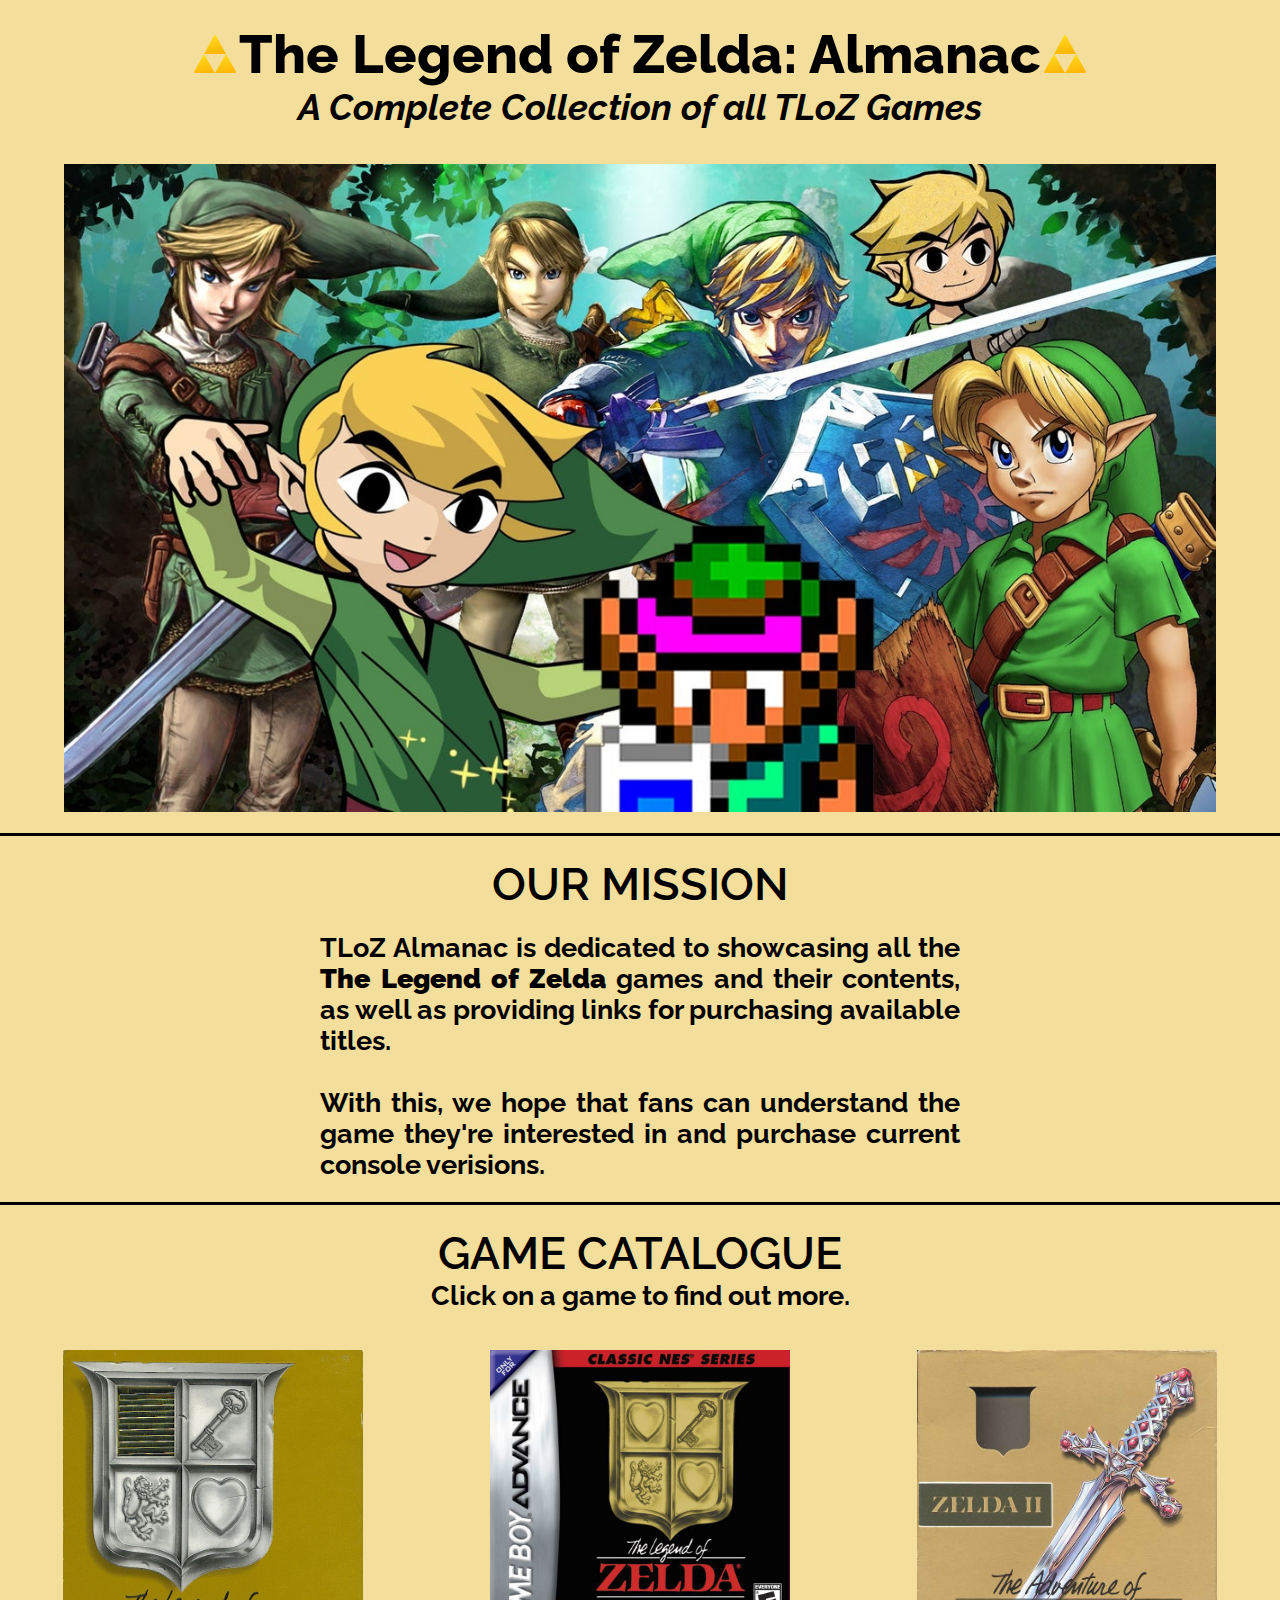
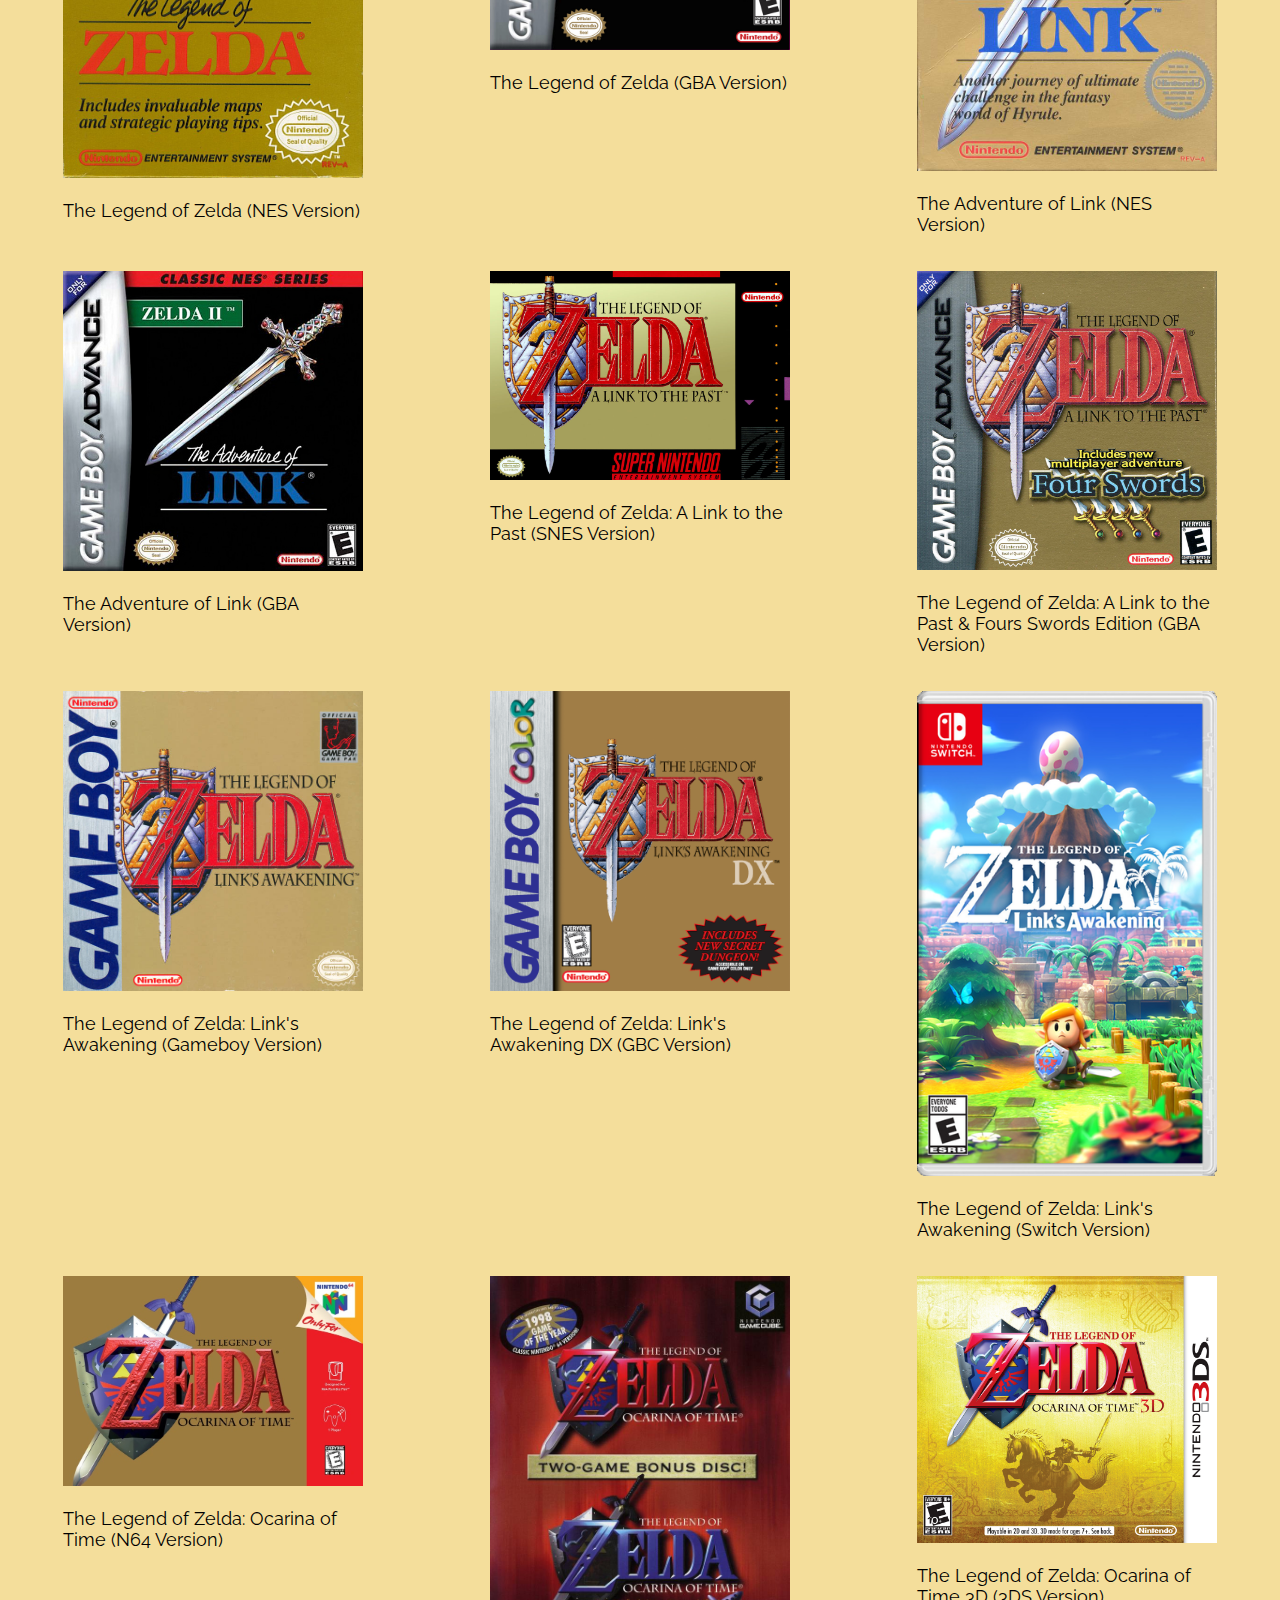
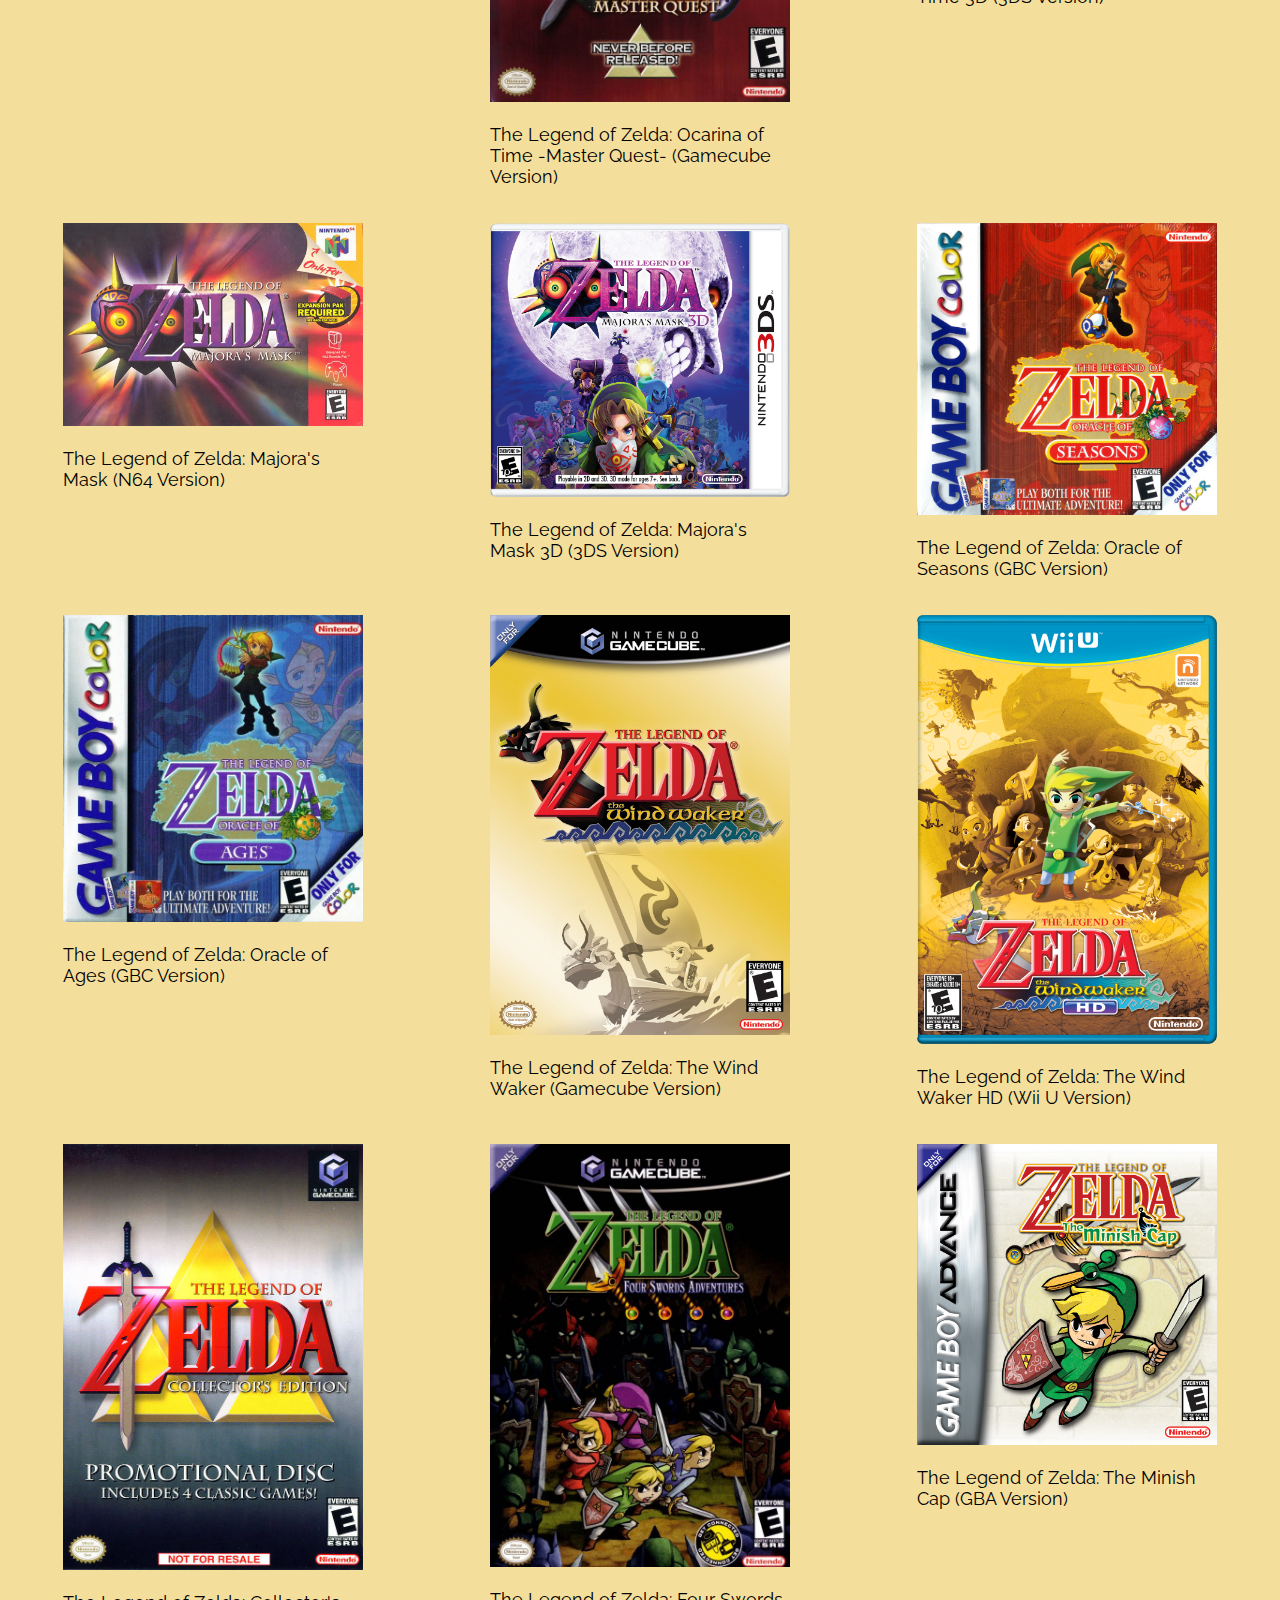
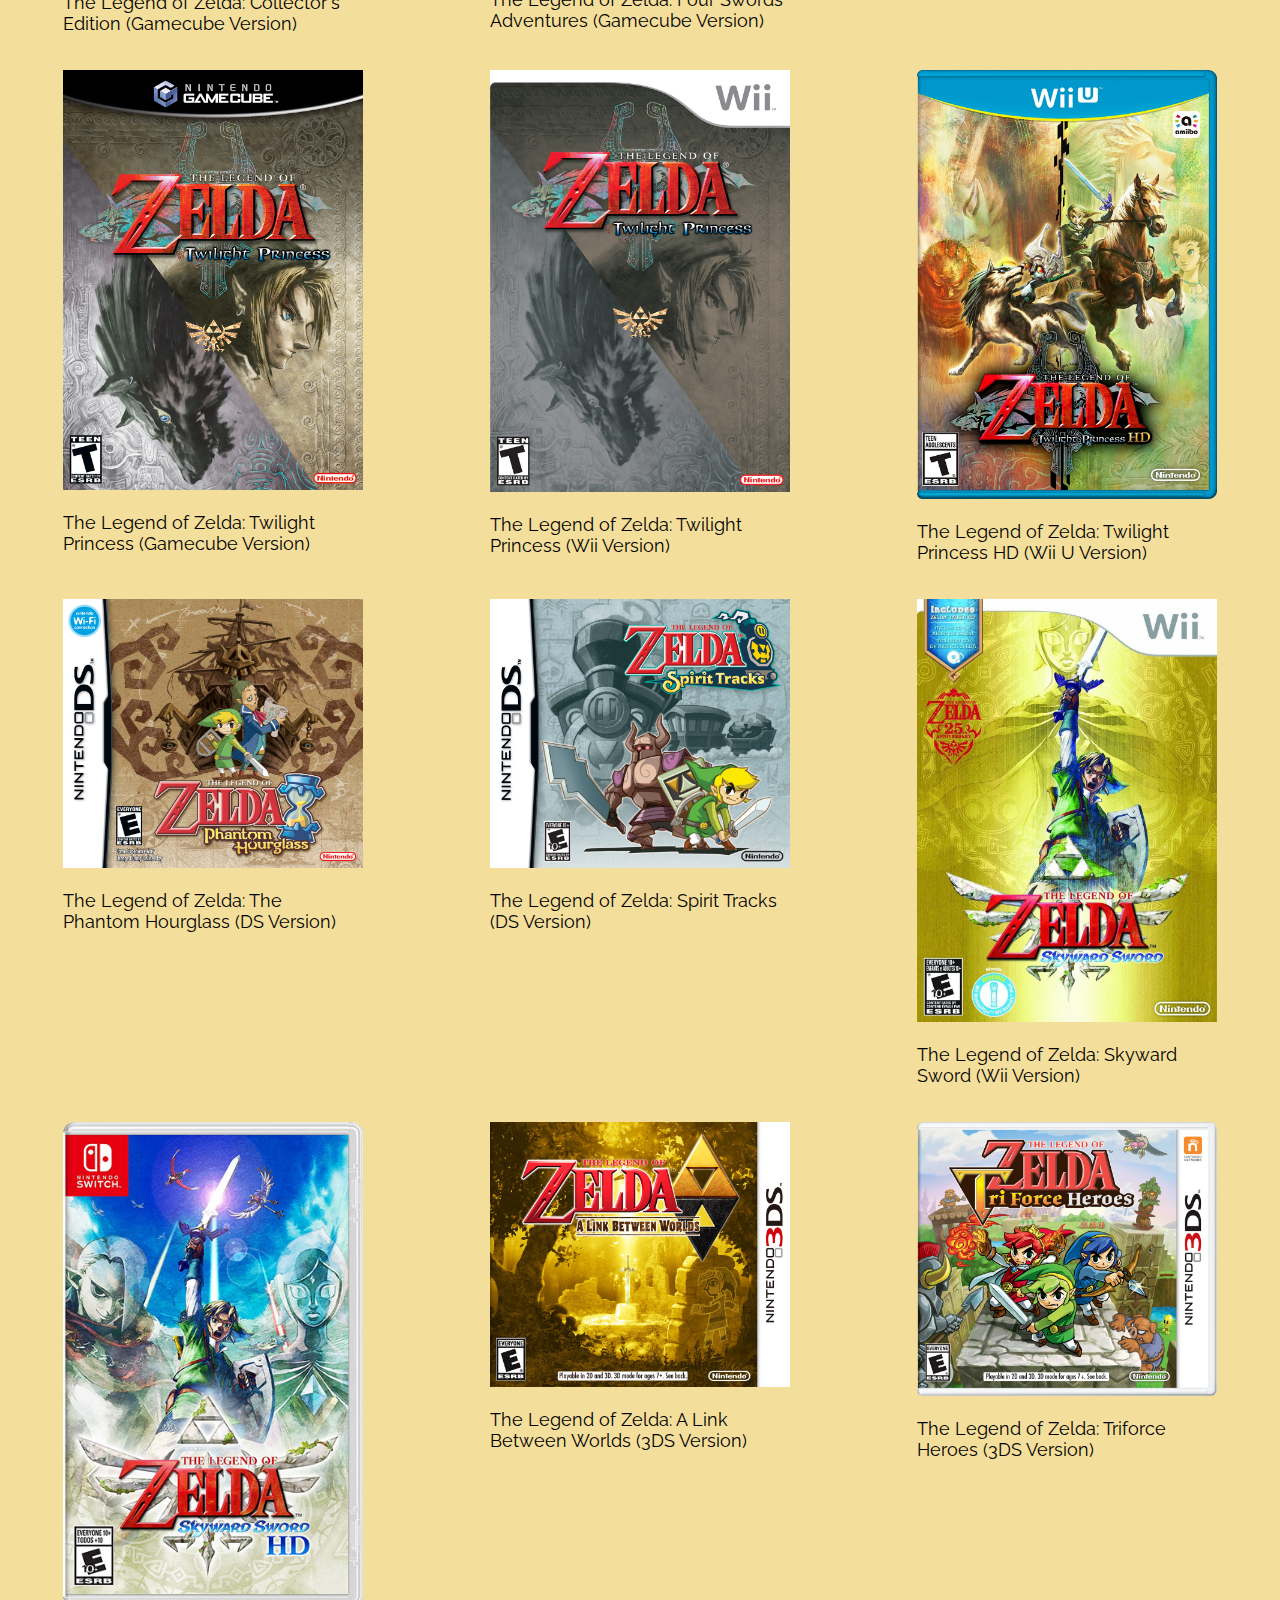
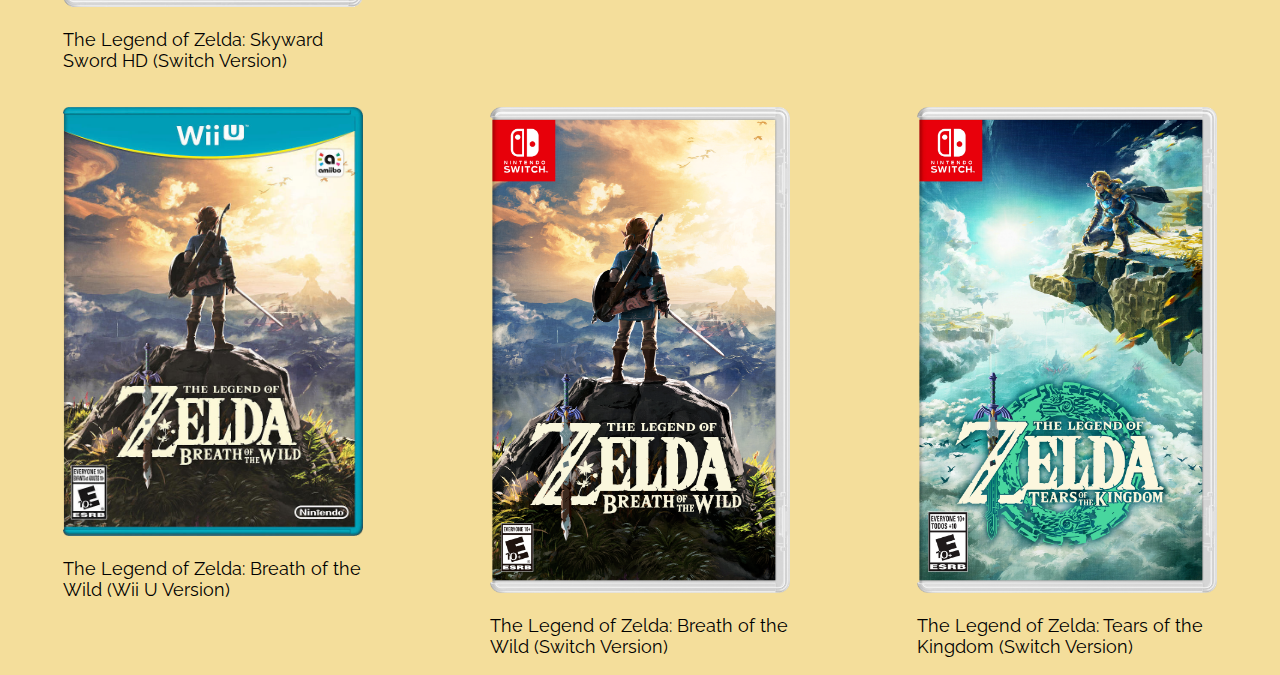
==== landing-page.html @ 429d7afd "Added all pages with base template" ====
<!DOCTYPE html>

<html>
  <head>
    <link rel="shortcut icon" href="triForceIcon.png" type="image/x-icon">
    <link rel="stylesheet" href="./styles.css">

    <!-- Fonts -->
    <link rel="preconnect" href="https://fonts.googleapis.com">
    <link rel="preconnect" href="https://fonts.gstatic.com" crossorigin>
    <link href="https://fonts.googleapis.com/css2?family=Raleway:ital,wght@0,100..900;1,100..900&display=swap" rel="stylesheet">

    <!-- Page Title -->
    <title>TLoZ Almanac</title>
  </head>

  <body>
    <!-- Header -->
    <div class="header section">

      <!-- Title -->
      <div id="title">
        <img src="./triForceIcon.png">
        <h1>The Legend of Zelda: Almanac</h1>
        <img src="./triForceIcon.png">
      </div>

      <!-- Subtitle -->
      <h3>A Complete Collection of all TLoZ Games</h3>

      <!-- Main Image -->
      <img id="banner" src="./add-images/header-image.jpg">
    </div>

    <!-- Mission -->
    <div class="mission section">

      <!-- Section Title -->
      <h2>OUR MISSION</h2>

      <!-- Section Content -->
      <h4>TLoZ Almanac is dedicated to showcasing all the <strong>The Legend of Zelda</strong> games and their contents, as well as providing links for purchasing available titles. <br><br>
      With this, we hope that fans can understand the game they're interested in and purchase current console verisions.</h4>
    </div>

    <!-- Game Catalog -->
    <div class="section">

      <!-- Section Title -->
      <h2>GAME CATALOGUE</h2>

      <!-- Section Subtitle -->
      <h4>Click on a game to find out more.</h4>
    </div>

    <!-- Game List -->
    <div class="imgCatalog">

      <!-- The Legend of Zelda -->
      <figure>
        <a href="./game-sites/TLoZ.html">
          <img src="./resources/TLoZ_NES.png" alt="TLoZ (NES)">
          <figcaption>The Legend of Zelda (NES Version)</figcaption>
        </a>
      </figure>

      <figure>
        <a href="./game-sites/TLoZ.html">
          <img src="./resources/TLoZ_GBA.png" alt="TLoZ (GBA)">
          <figcaption>The Legend of Zelda (GBA Version)</figcaption>
        </a>
      </figure>

      <!-- The Adventure of Link -->
      <figure>
        <a href="./game-sites/TLoZ-TAoL.html">
          <img src="./resources/TAoL_NES.png" alt="TAoL (NES)">
          <figcaption>The Adventure of Link (NES Version)</figcaption>
        </a>
      </figure>

      <figure>
        <a href="./game-sites/TLoZ-TAoL.html">
          <img src="./resources/TAoL_GBA.png" alt="TAoL (GBA)">
          <figcaption>The Adventure of Link (GBA Version)</figcaption>
        </a>
      </figure>

      <!-- The Legend of Zelda: A Link to the Past -->
      <figure>
        <a href="./game-sites/TLoZ-ALttP.html">
          <img src="./resources/TLoZ_ALttP_SNES.jpg" alt="TLoZ: ALttP (SNES)">
          <figcaption>The Legend of Zelda: A Link to the Past (SNES Version)</figcaption>
        </a>
      </figure>

      <figure>
        <a href="./game-sites/TLoZ-ALttP.html">
          <img src="./resources/TLoZ_ALttP_FS_GBA.png" alt="TLoZ: ALttP & FS (GBA)">
          <figcaption>The Legend of Zelda: A Link to the Past & Fours Swords Edition (GBA Version)</figcaption>
        </a>
      </figure>

      <!-- The Legend of Zelda: Link's Awakening -->
      <figure>
        <a href="./game-sites/TLoZ-LA.html">
          <img src="./resources/TLoZ_LA_GBA.jpg" alt="TLoZ: LA (GBA)">
          <figcaption>The Legend of Zelda: Link's Awakening (Gameboy Version)</figcaption>
        </a>
      </figure>

      <figure>
        <a href="./game-sites/TLoZ-LA.html">
          <img src="./resources/TLoZ_LADX_GBC.png" alt="TLoZ: LA DX (GBC)">
          <figcaption>The Legend of Zelda: Link's Awakening DX (GBC Version)</figcaption>
        </a>
      </figure>

      <figure>
        <a href="./game-sites/TLoZ-LA.html">
          <img src="./resources/TLoZ_LA_Switch.png" alt="TLoZ: LA (Switch)">
          <figcaption>The Legend of Zelda: Link's Awakening (Switch Version)</figcaption>
        </a>
      </figure>

      <!-- The Legend of Zelda: Ocarina of Time -->
      <figure>
        <a href="./game-sites/TLoZ-OoT.html">
          <img src="./resources/TLoZ_OoT_N64.jpg" alt="TLoZ: OoT (N64)">
          <figcaption>The Legend of Zelda: Ocarina of Time (N64 Version)</figcaption>
        </a>
      </figure>

      <figure>
        <a href="./game-sites/TLoZ-OoT.html">
          <img src="./resources/TLoZ_OoTMQ_GC.jpg" alt="TLoZ: OoT -MQ- (GC)">
          <figcaption>The Legend of Zelda: Ocarina of Time -Master Quest- (Gamecube Version)</figcaption>
        </a>
      </figure>

      <figure>
        <a href="./game-sites/TLoZ-OoT.html">
          <img src="./resources/TLoZ_OoT_3DS.png" alt="TLoZ: OoT (3DS)">
          <figcaption>The Legend of Zelda: Ocarina of Time 3D (3DS Version)</figcaption>
        </a>
      </figure>

      <!-- The Legend of Zelda: Majora's Mask -->
      <figure>
        <a href="./game-sites/TLoZ-MM.html">
          <img src="./resources/TLoZ_MM_N64.jpg" alt="TLoZ: MM (N64)">
          <figcaption>The Legend of Zelda: Majora's Mask (N64 Version)</figcaption>
        </a>
      </figure>

      <figure>
        <a href="./game-sites/TLoZ-MM.html">
          <img src="./resources/TLoZ_MM_3DS.png" alt="TLoZ: MM (3DS)">
          <figcaption>The Legend of Zelda: Majora's Mask 3D (3DS Version)</figcaption>
        </a>
      </figure>

      <!-- The Legend of Zelda: Oracle of Seasons -->
      <figure>
        <a href="./game-sites/TLoZ-OoS.html">
          <img src="./resources/TLoZ_OoS_GBC.jpg" alt="TLoZ: OoS (GBC)">
          <figcaption>The Legend of Zelda: Oracle of Seasons (GBC Version)</figcaption>
        </a>
      </figure>

      <!-- The Legend of Zelda: Oracle of Ages -->
      <figure>
        <a href="./game-sites/TLoZ-OoA.html">
          <img src="./resources/TLoZ_OoA_GBC.jpg" alt="TLoZ: OoA (GBC)">
          <figcaption>The Legend of Zelda: Oracle of Ages (GBC Version)</figcaption>
        </a>
      </figure>

      <!-- The Legend of Zelda: Wind Waker -->
      <figure>
        <a href="./game-sites/TLoZ-WW.html">
          <img src="./resources/TLoZ_WW_GC.jpg" alt="TLoZ: WW (GC)">
          <figcaption>The Legend of Zelda: The Wind Waker (Gamecube Version)</figcaption>
        </a>
      </figure>

      <figure>
        <a href="./game-sites/TLoZ-WW.html">
          <img src="./resources/TLoZ_WWHD_WiiU.png" alt="TLoZ: WW HD (WiiU)">
          <figcaption>The Legend of Zelda: The Wind Waker HD (Wii U Version)</figcaption>
        </a>
      </figure>

      <!-- The Legend of Zelda: Collectors Edition -->
      <figure>
        <a href="./game-sites/TLoZ-CE.html">
          <img src="./resources/TLoZ_CollectorsEdition_GC.jpg" alt="TLoZ: CE (GC)">
          <figcaption>The Legend of Zelda: Collector's Edition (Gamecube Version)</figcaption>
        </a>
      </figure>

      <!-- The Legend of Zelda: Four Swords Adventures -->
      <figure>
        <a href="./game-sites/TLoZ-FSA.html">
          <img src="./resources/TLoZ_FS_GC.jpg" alt="TLoZ: FSA (GC)">
          <figcaption>The Legend of Zelda: Four Swords Adventures (Gamecube Version)</figcaption>
        </a>
      </figure>

      <!-- The Legend of Zelda: The Minish Cap -->
      <figure>
        <a href="./game-sites/TLoZ-TMC.html">
          <img src="./resources/TLoZ_MC_GBA.jpg" alt="TLoZ: MC (GBA)">
          <figcaption>The Legend of Zelda: The Minish Cap (GBA Version)</figcaption>
        </a>
      </figure>

      <!-- The Legend of Zelda: Twilight Princess -->
      <figure>
        <a href="./game-sites/TLoZ-TP.html">
          <img src="./resources/TLoZ_TP_GC.jpg" alt="TLoZ: TP (GC)">
          <figcaption>The Legend of Zelda: Twilight Princess (Gamecube Version)</figcaption>
        </a>
      </figure>

      <figure>
        <a href="./game-sites/TLoZ-TP.html">
          <img src="./resources/TLoZ_TP_Wii.jpg" alt="TLoZ: TP (Wii)">
          <figcaption>The Legend of Zelda: Twilight Princess (Wii Version)</figcaption>
        </a>
      </figure>

      <figure>
        <a href="./game-sites/TLoZ-TP.html">
          <img src="./resources/TLoZ_TPHD_WiiU.png" alt="TLoZ: TP HD (WiiU)">
          <figcaption>The Legend of Zelda: Twilight Princess HD (Wii U Version)</figcaption>
        </a>
      </figure>

      <!-- The Legend of Zelda: Phantom Hourglass -->
      <figure>
        <a href="./game-sites/TLoZ-PH.html">
          <img src="./resources/TLoZ_PH_DS.jpg" alt="TLoZ: PH (DS)">
          <figcaption>The Legend of Zelda: The Phantom Hourglass (DS Version)</figcaption>
        </a>
      </figure>

      <!-- The Legend of Zelda: Spirit Tracks -->
      <figure>
        <a href="./game-sites/TLoZ-ST.html">
          <img src="./resources/TLoZ_ST_DS.jpg" alt="TLoZ: ST (DS)">
          <figcaption>The Legend of Zelda: Spirit Tracks (DS Version)</figcaption>
        </a>
      </figure>

      <!-- The Legend of Zelda: Skyward Sword -->
      <figure>
        <a href="./game-sites/TLoZ-SS.html">
          <img src="./resources/TLoZ_SS_Wii.jpg" alt="TLoZ: SS (Wii)">
          <figcaption>The Legend of Zelda: Skyward Sword (Wii Version)</figcaption>
        </a>
      </figure>

      <figure>
        <a href="./game-sites/TLoZ-SS.html">
          <img src="./resources/TLoZ_SSHD_Switch.png" alt="TLoZ: SS HD (Switch)">
          <figcaption>The Legend of Zelda: Skyward Sword HD (Switch Version)</figcaption>
        </a>
      </figure>

      <!-- The Legend of Zelda: A Link Between Worlds -->
      <figure>
        <a href="./game-sites/TLoZ-ALBW.html">
          <img src="./resources/TLoZ_ALBW_3DS.jpg" alt="TLoZ: ALBW (3DS)">
          <figcaption>The Legend of Zelda: A Link Between Worlds (3DS Version)</figcaption>
        </a>
      </figure>

      <!-- The Legend of Zelda: Triforce Heroes -->
      <figure>
        <a href="./game-sites/TLoZ-TH.html">
          <img src="./resources/TLoZ_TH_3DS.png" alt="TLoZ: TH (3DS)">
          <figcaption>The Legend of Zelda: Triforce Heroes (3DS Version)</figcaption>
        </a>
      </figure>

      <!-- The Legend of Zelda: Breath of the Wild -->
      <figure>
        <a href="./game-sites/TLoZ-BotW.html">
          <img src="./resources/TLoZ_BotW_WiiU.png" alt="TLoZ: BotW (WiiU)">
          <figcaption>The Legend of Zelda: Breath of the Wild (Wii U Version)</figcaption>
        </a>
      </figure>

      <figure>
        <a href="./game-sites/TLoZ-BotW.html">
          <img src="./resources/TLoZ_BotW_Switch.png" alt="TLoZ: BotW (Switch)">
          <figcaption>The Legend of Zelda: Breath of the Wild (Switch Version)</figcaption>
        </a>
      </figure>

      <!-- The Legend of Zelda: Tears of the Kingdom -->
      <figure>
        <a href="./game-sites/TLoZ-TotK.html" target="_blank">
          <img src="./resources/TLoZ_TotK_Switch.png" alt="TLoZ: TotK (Switch)">
          <figcaption>The Legend of Zelda: Tears of the Kingdom (Switch Version)</figcaption>
        </a>
      </figure>
      </div>
    </div> 
  </body>
</html>
---- styles.css ----
/* General Styles */

* {
    font-size: 18px;
    font-family: "Raleway", sans-serif;
    background-color: #f4de9b;
    padding: 0;
    margin: 0;
}

.section {
    display: flex;
    flex-direction: column;
    align-items: center;
    text-align: center;
    padding: 1.2rem 0;
    overflow: hidden;
}

h1 {
    font-size: 3rem;
    font-weight: 800;
    margin: 0;
}

h2 {
    font-size: 2.5rem;
    font-weight: 600;
    margin: 0;
}

h3 {
    font-size: 2rem;
    font-style: italic;
    margin: 0;
    padding-top: 2rem;
}

h4, strong {
    font-size: 1.5rem;
}

/* Header */

.header {
    border-bottom: 3px solid black;
}

#title {
    display: inline-flex;
    align-items: center;
}

#title img {
    padding: 0;
    height: 100%;
}

.header h3 {
    padding: 0 1rem;
}

#banner {
    padding-top: 2rem;
    max-width: 90%;
}

/* Mission */

.mission {
    border-bottom: 3px solid black;
}

.mission h4 {
    padding-top: 1.2rem;
    max-width: 50%;
    text-align: justify;
}

.mission strong {
    font-weight: bolder;
}

/* Game Catalog */

.imgCatalog {
    display: flex;
    flex-wrap: wrap;
    overflow: hidden;
    justify-content: space-around;
}

.imgCatalog figure {
    max-width: 300px;
    margin: 1rem 1rem;
}

.imgCatalog img {
    padding-bottom: 1rem;
}

.imgCatalog a {
    text-decoration: none;
    color: black;
}

.imgCatalog a:hover {
    color: purple;
    text-decoration: underline;
    cursor: pointer;
}

.imgCatalog img, figcaption {
    max-width: 100%;
}

/* Media Queries */

@media only screen and (max-width: 1024px) {
    * {
        font-size: 16px;
    }
}
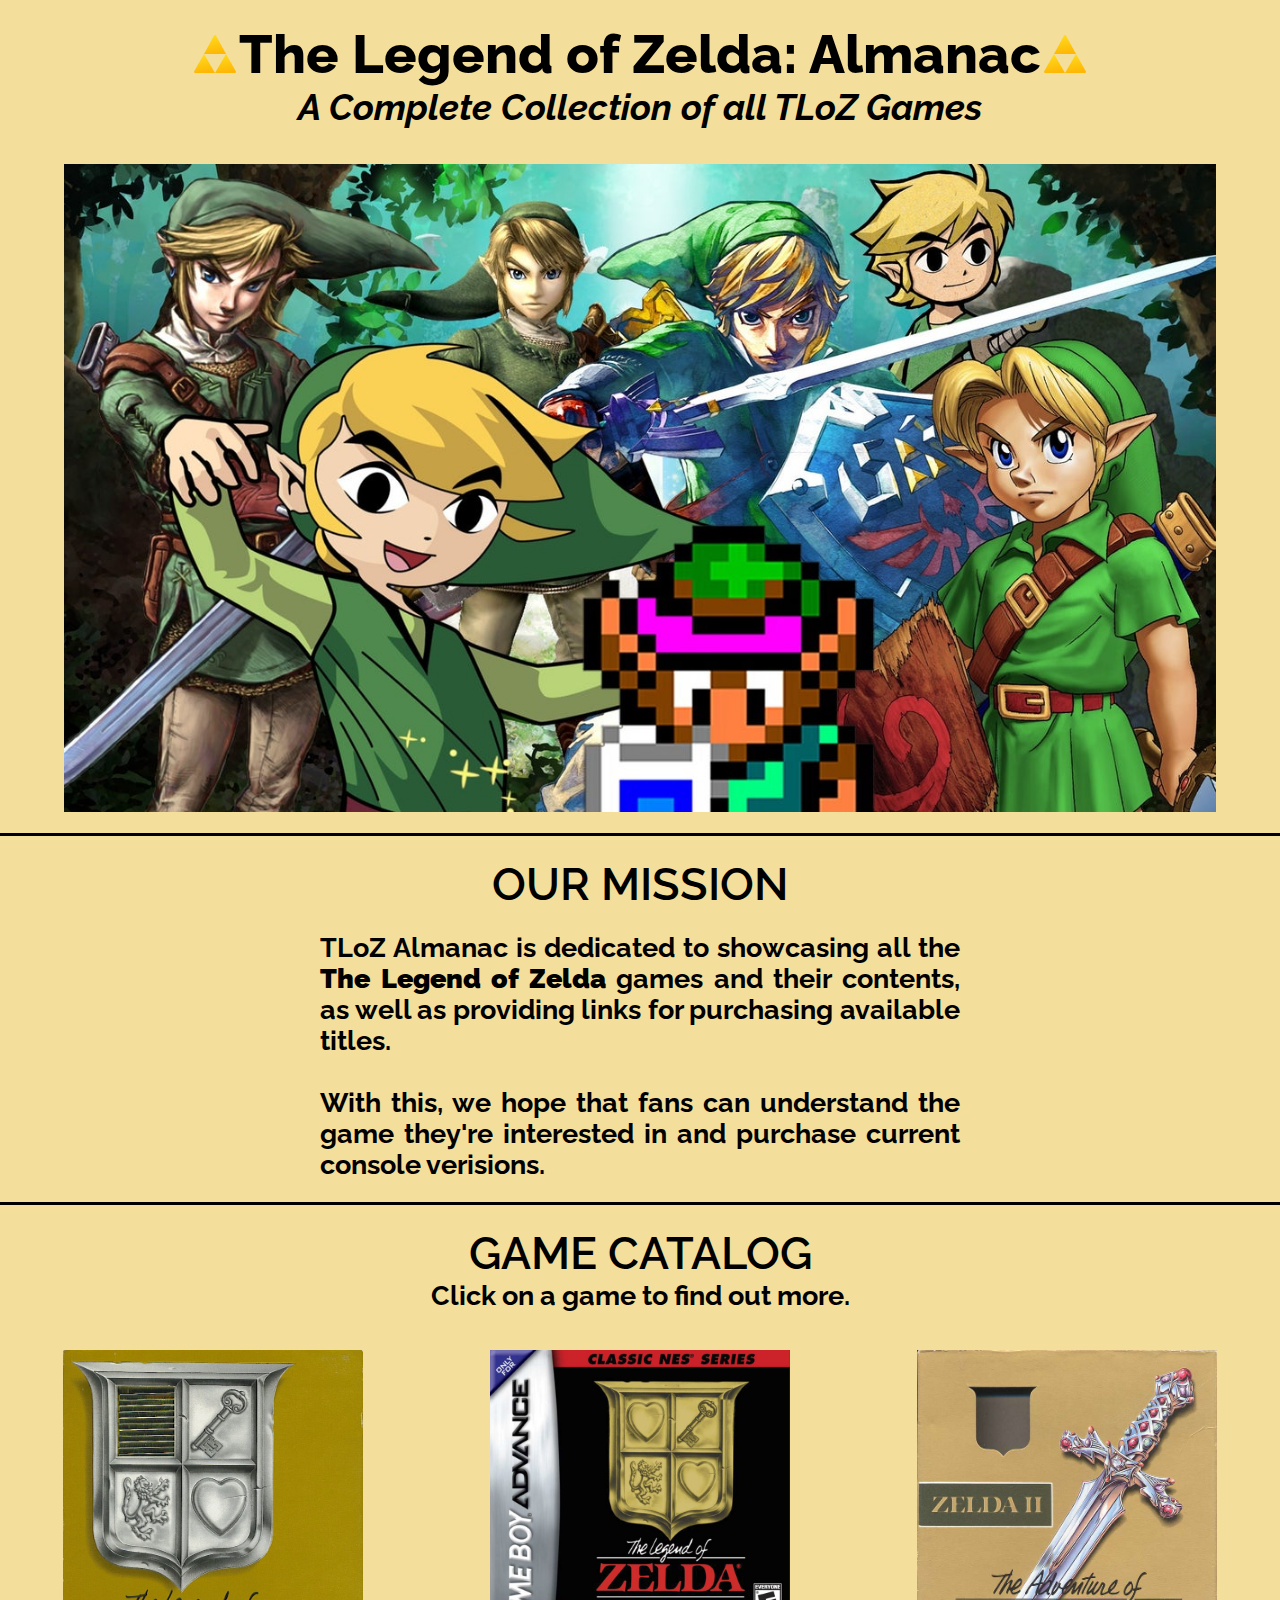
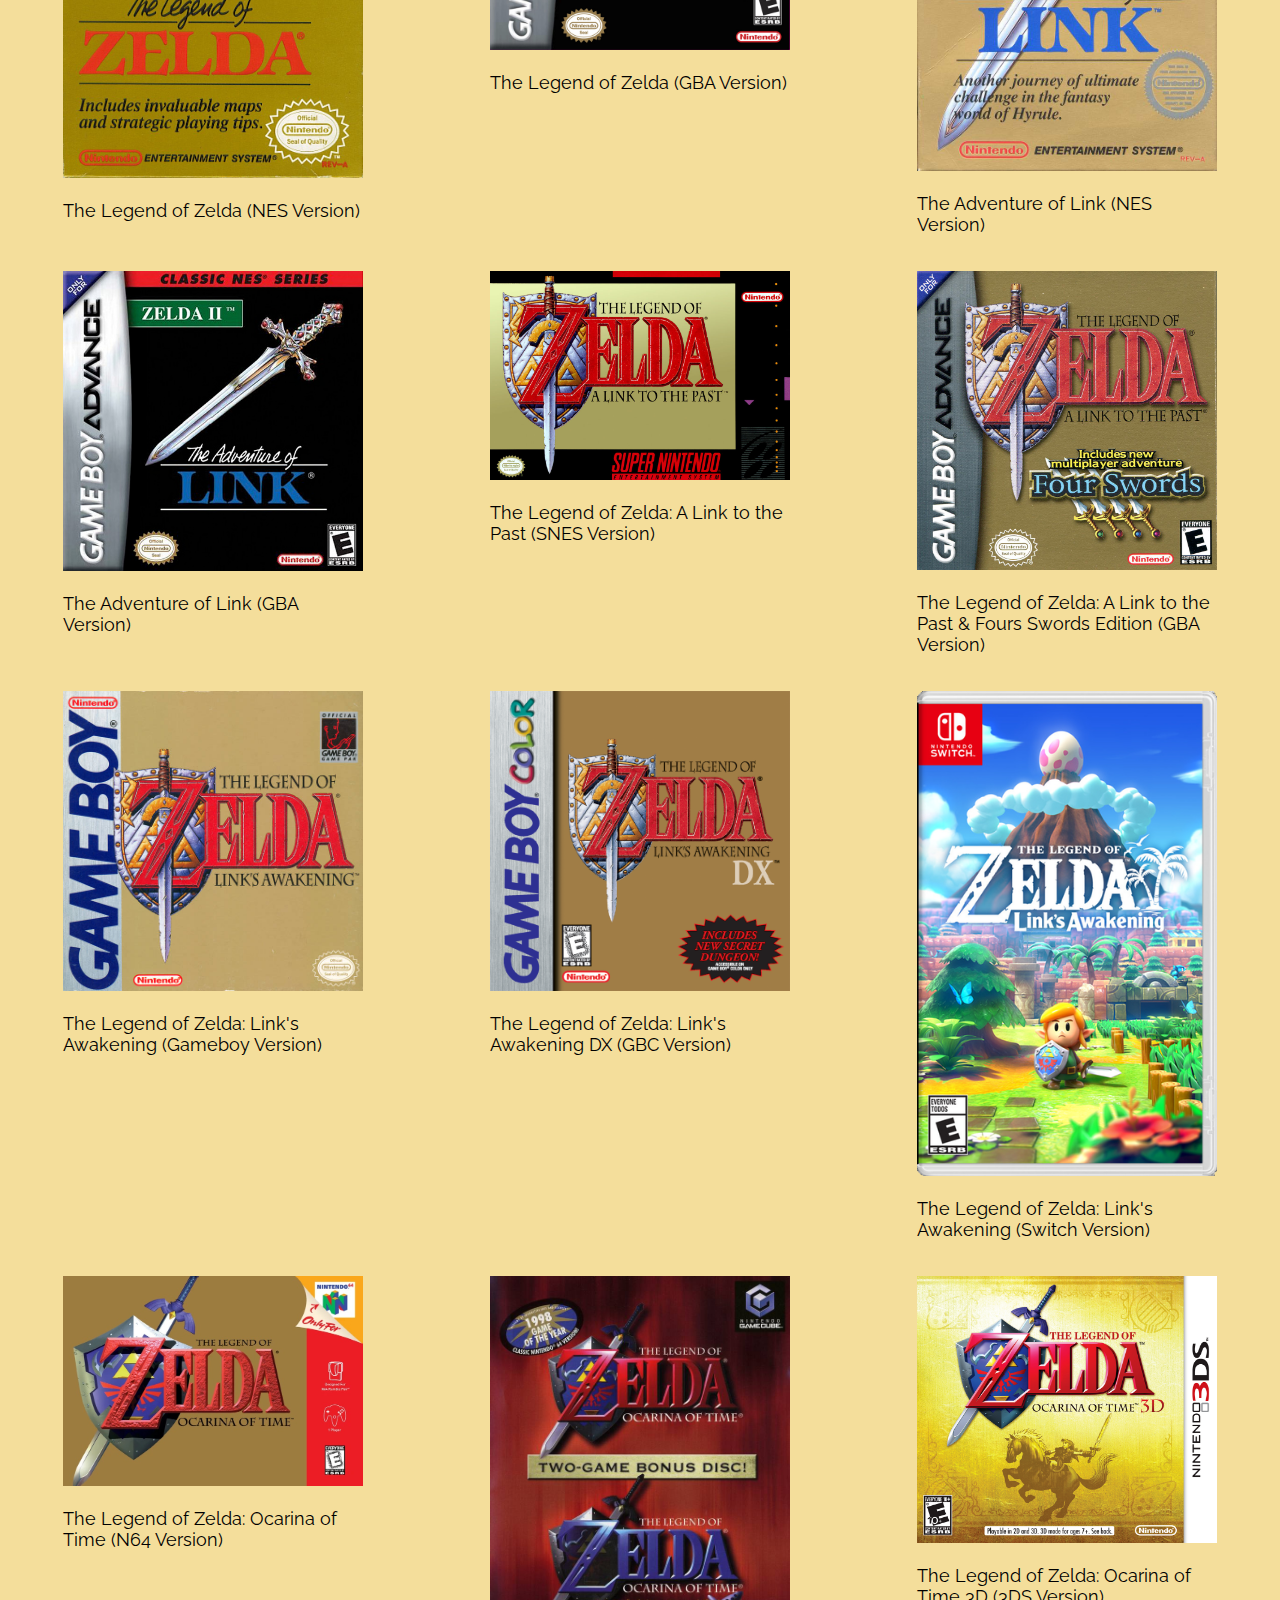
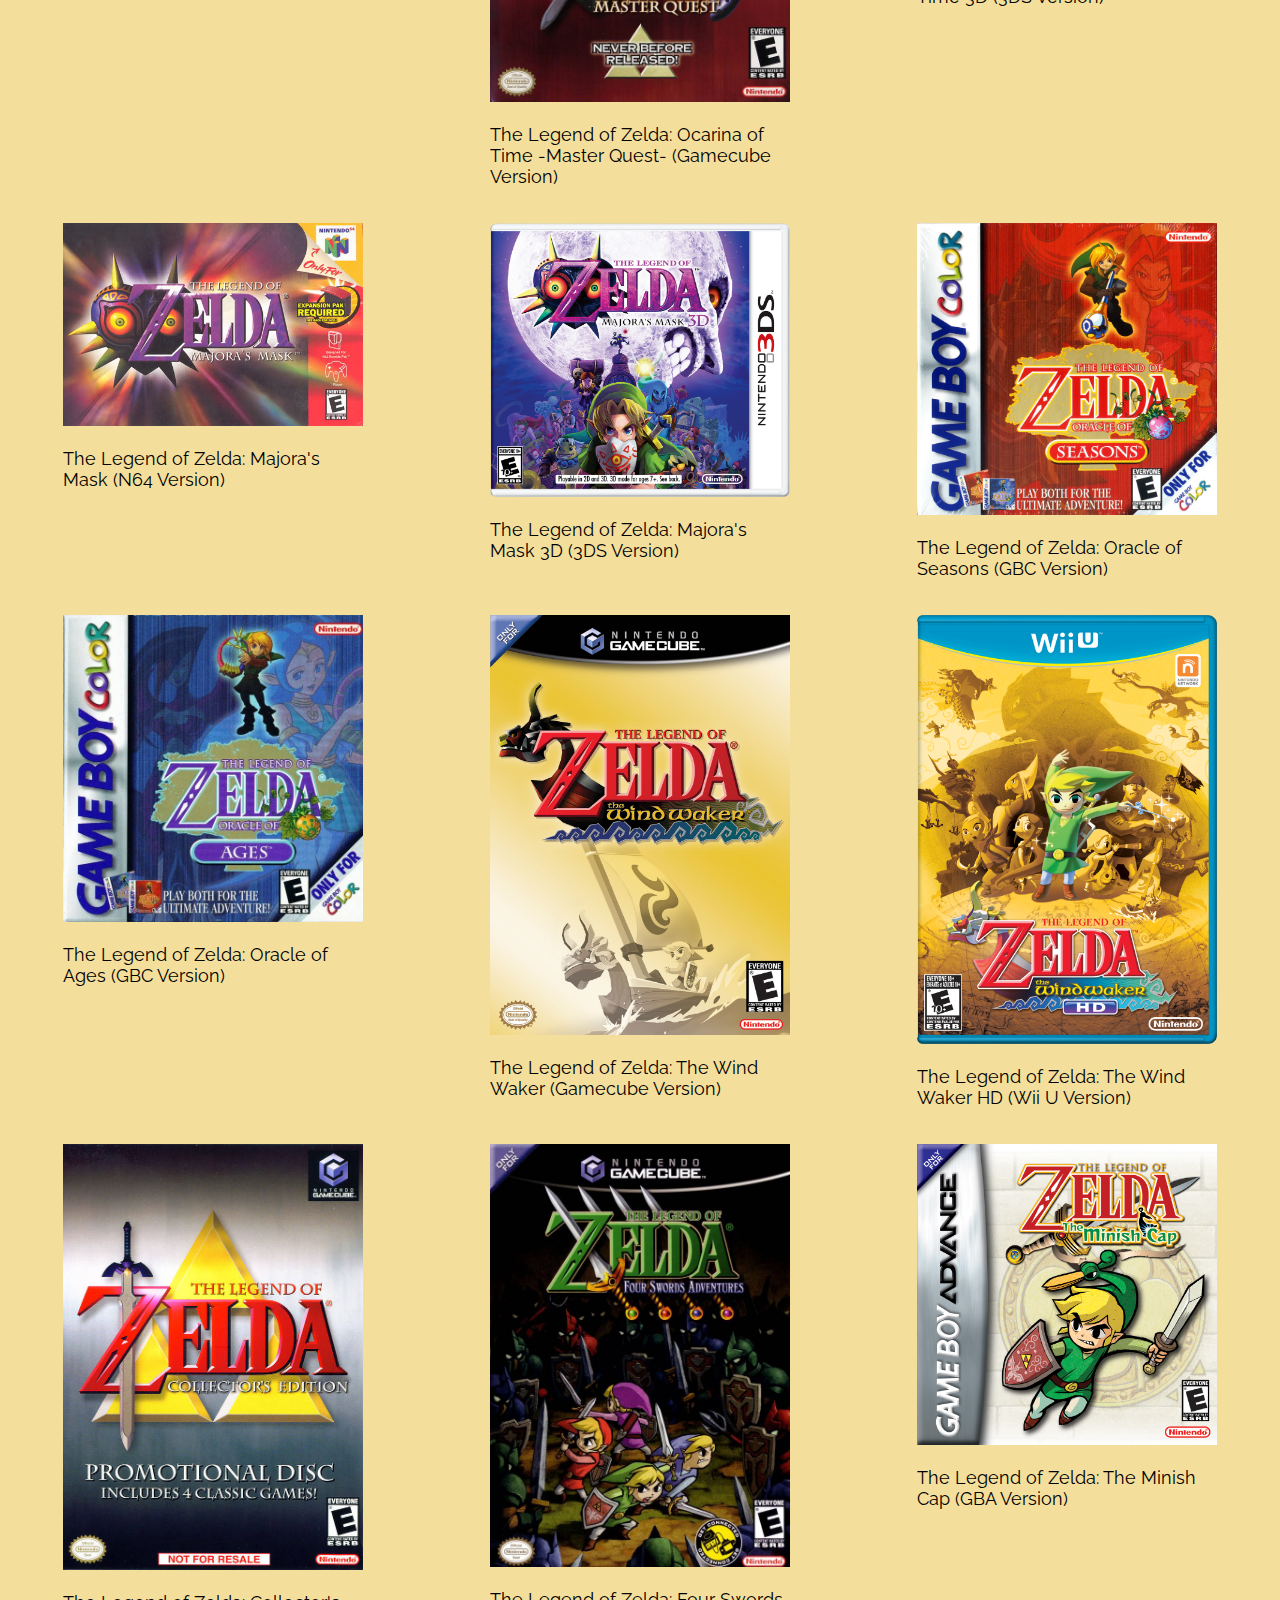
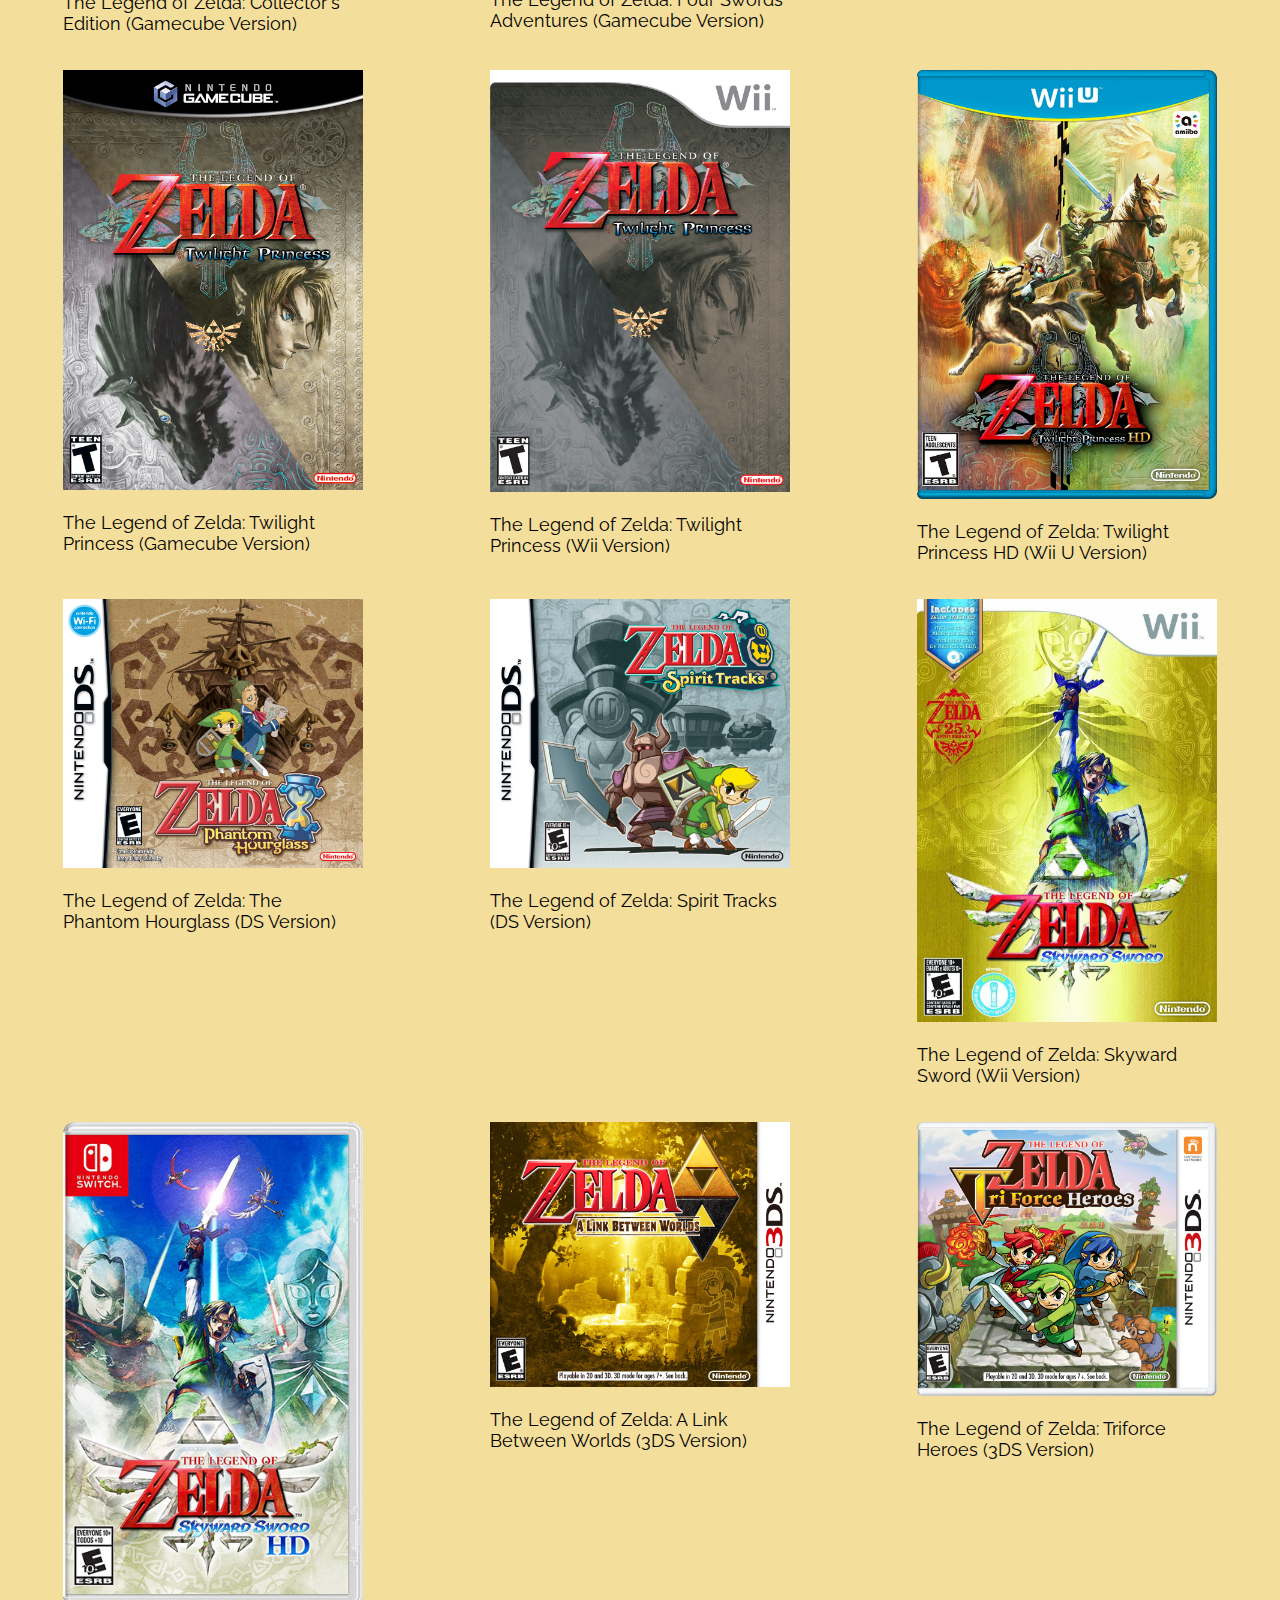
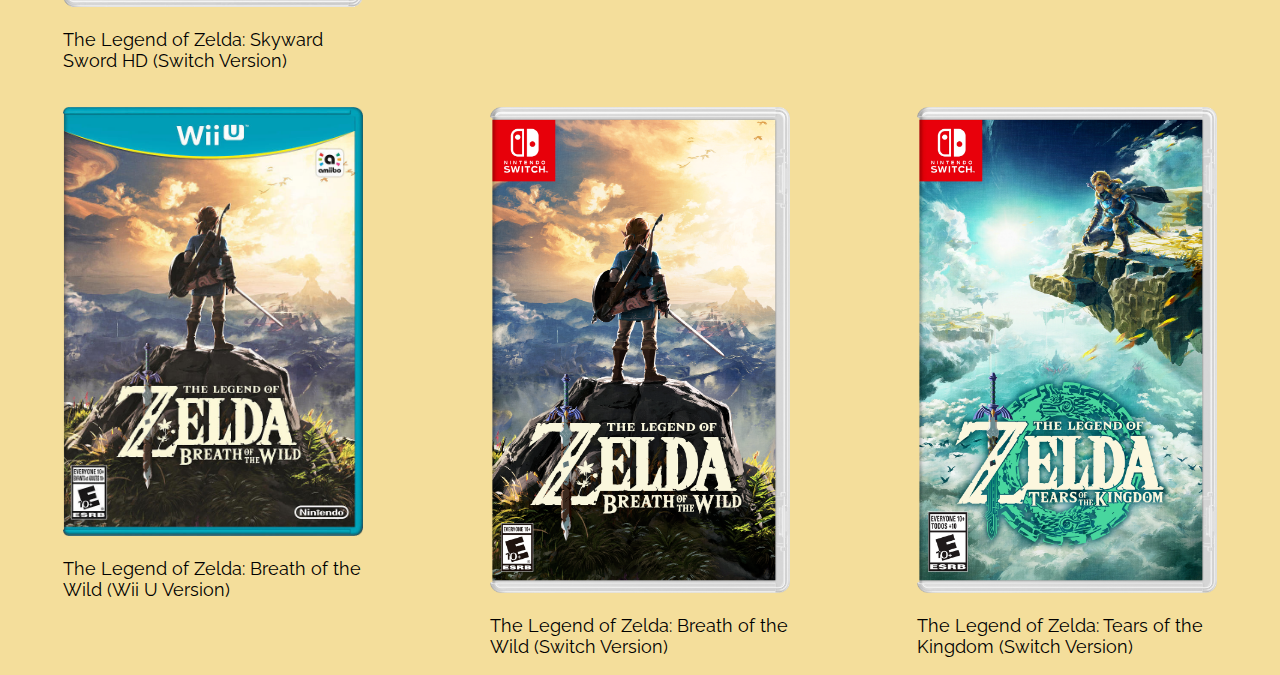
==== commit 75aacadd: "Restructured document" ====
--- a/landing-page.html
+++ b/landing-page.html
@@ -2,8 +2,8 @@
 
 <html>
   <head>
-    <link rel="shortcut icon" href="triForceIcon.png" type="image/x-icon">
-    <link rel="stylesheet" href="./styles.css">
+    <link rel="shortcut icon" href="./resources/triForceIcon.png" type="image/x-icon">
+    <link rel="stylesheet" href="./styles/landing-page-styles.css">
 
     <!-- Fonts -->
     <link rel="preconnect" href="https://fonts.googleapis.com">
@@ -20,23 +20,23 @@
 
       <!-- Title -->
       <div id="title">
-        <img src="./triForceIcon.png">
+        <img src="./resources/triForceIcon.png">
         <h1>The Legend of Zelda: Almanac</h1>
-        <img src="./triForceIcon.png">
+        <img src="./resources/triForceIcon.png">
       </div>
 
       <!-- Subtitle -->
       <h3>A Complete Collection of all TLoZ Games</h3>
 
       <!-- Main Image -->
-      <img id="banner" src="./add-images/header-image.jpg">
+      <img id="banner" src="./resources/header-image.jpg">
     </div>
 
     <!-- Mission -->
     <div class="mission section">
 
       <!-- Section Title -->
-      <h2>OUR MISSION</h2>
+      <h2 id="mission">OUR MISSION</h2>
 
       <!-- Section Content -->
       <h4>TLoZ Almanac is dedicated to showcasing all the <strong>The Legend of Zelda</strong> games and their contents, as well as providing links for purchasing available titles. <br><br>
@@ -47,7 +47,7 @@
     <div class="section">
 
       <!-- Section Title -->
-      <h2>GAME CATALOGUE</h2>
+      <h2 id="catalog">GAME CATALOG</h2>
 
       <!-- Section Subtitle -->
       <h4>Click on a game to find out more.</h4>
@@ -58,14 +58,14 @@
 
       <!-- The Legend of Zelda -->
       <figure>
-        <a href="./game-sites/TLoZ.html">
+        <a href="./game-sites/TLoZ.html" target="_blank">
           <img src="./resources/TLoZ_NES.png" alt="TLoZ (NES)">
           <figcaption>The Legend of Zelda (NES Version)</figcaption>
         </a>
       </figure>
 
       <figure>
-        <a href="./game-sites/TLoZ.html">
+        <a href="./game-sites/TLoZ.html" target="_blank">
           <img src="./resources/TLoZ_GBA.png" alt="TLoZ (GBA)">
           <figcaption>The Legend of Zelda (GBA Version)</figcaption>
         </a>
@@ -73,14 +73,14 @@
 
       <!-- The Adventure of Link -->
       <figure>
-        <a href="./game-sites/TLoZ-TAoL.html">
+        <a href="./game-sites/TLoZ-TAoL.html" target="_blank">
           <img src="./resources/TAoL_NES.png" alt="TAoL (NES)">
           <figcaption>The Adventure of Link (NES Version)</figcaption>
         </a>
       </figure>
 
       <figure>
-        <a href="./game-sites/TLoZ-TAoL.html">
+        <a href="./game-sites/TLoZ-TAoL.html" target="_blank">
           <img src="./resources/TAoL_GBA.png" alt="TAoL (GBA)">
           <figcaption>The Adventure of Link (GBA Version)</figcaption>
         </a>
@@ -88,14 +88,14 @@
 
       <!-- The Legend of Zelda: A Link to the Past -->
       <figure>
-        <a href="./game-sites/TLoZ-ALttP.html">
+        <a href="./game-sites/TLoZ-ALttP.html" target="_blank">
           <img src="./resources/TLoZ_ALttP_SNES.jpg" alt="TLoZ: ALttP (SNES)">
           <figcaption>The Legend of Zelda: A Link to the Past (SNES Version)</figcaption>
         </a>
       </figure>
 
       <figure>
-        <a href="./game-sites/TLoZ-ALttP.html">
+        <a href="./game-sites/TLoZ-ALttP.html" target="_blank">
           <img src="./resources/TLoZ_ALttP_FS_GBA.png" alt="TLoZ: ALttP & FS (GBA)">
           <figcaption>The Legend of Zelda: A Link to the Past & Fours Swords Edition (GBA Version)</figcaption>
         </a>
@@ -103,21 +103,21 @@
 
       <!-- The Legend of Zelda: Link's Awakening -->
       <figure>
-        <a href="./game-sites/TLoZ-LA.html">
+        <a href="./game-sites/TLoZ-LA.html" target="_blank">
           <img src="./resources/TLoZ_LA_GBA.jpg" alt="TLoZ: LA (GBA)">
           <figcaption>The Legend of Zelda: Link's Awakening (Gameboy Version)</figcaption>
         </a>
       </figure>
 
       <figure>
-        <a href="./game-sites/TLoZ-LA.html">
+        <a href="./game-sites/TLoZ-LA.html" target="_blank">
           <img src="./resources/TLoZ_LADX_GBC.png" alt="TLoZ: LA DX (GBC)">
           <figcaption>The Legend of Zelda: Link's Awakening DX (GBC Version)</figcaption>
         </a>
       </figure>
 
       <figure>
-        <a href="./game-sites/TLoZ-LA.html">
+        <a href="./game-sites/TLoZ-LA.html" target="_blank">
           <img src="./resources/TLoZ_LA_Switch.png" alt="TLoZ: LA (Switch)">
           <figcaption>The Legend of Zelda: Link's Awakening (Switch Version)</figcaption>
         </a>
@@ -125,21 +125,21 @@
 
       <!-- The Legend of Zelda: Ocarina of Time -->
       <figure>
-        <a href="./game-sites/TLoZ-OoT.html">
+        <a href="./game-sites/TLoZ-OoT.html" target="_blank">
           <img src="./resources/TLoZ_OoT_N64.jpg" alt="TLoZ: OoT (N64)">
           <figcaption>The Legend of Zelda: Ocarina of Time (N64 Version)</figcaption>
         </a>
       </figure>
 
       <figure>
-        <a href="./game-sites/TLoZ-OoT.html">
+        <a href="./game-sites/TLoZ-OoT.html" target="_blank">
           <img src="./resources/TLoZ_OoTMQ_GC.jpg" alt="TLoZ: OoT -MQ- (GC)">
           <figcaption>The Legend of Zelda: Ocarina of Time -Master Quest- (Gamecube Version)</figcaption>
         </a>
       </figure>
 
       <figure>
-        <a href="./game-sites/TLoZ-OoT.html">
+        <a href="./game-sites/TLoZ-OoT.html" target="_blank">
           <img src="./resources/TLoZ_OoT_3DS.png" alt="TLoZ: OoT (3DS)">
           <figcaption>The Legend of Zelda: Ocarina of Time 3D (3DS Version)</figcaption>
         </a>
@@ -147,14 +147,14 @@
 
       <!-- The Legend of Zelda: Majora's Mask -->
       <figure>
-        <a href="./game-sites/TLoZ-MM.html">
+        <a href="./game-sites/TLoZ-MM.html" target="_blank">
           <img src="./resources/TLoZ_MM_N64.jpg" alt="TLoZ: MM (N64)">
           <figcaption>The Legend of Zelda: Majora's Mask (N64 Version)</figcaption>
         </a>
       </figure>
 
       <figure>
-        <a href="./game-sites/TLoZ-MM.html">
+        <a href="./game-sites/TLoZ-MM.html" target="_blank">
           <img src="./resources/TLoZ_MM_3DS.png" alt="TLoZ: MM (3DS)">
           <figcaption>The Legend of Zelda: Majora's Mask 3D (3DS Version)</figcaption>
         </a>
@@ -162,7 +162,7 @@
 
       <!-- The Legend of Zelda: Oracle of Seasons -->
       <figure>
-        <a href="./game-sites/TLoZ-OoS.html">
+        <a href="./game-sites/TLoZ-OoS.html" target="_blank">
           <img src="./resources/TLoZ_OoS_GBC.jpg" alt="TLoZ: OoS (GBC)">
           <figcaption>The Legend of Zelda: Oracle of Seasons (GBC Version)</figcaption>
         </a>
@@ -170,7 +170,7 @@
 
       <!-- The Legend of Zelda: Oracle of Ages -->
       <figure>
-        <a href="./game-sites/TLoZ-OoA.html">
+        <a href="./game-sites/TLoZ-OoA.html" target="_blank">
           <img src="./resources/TLoZ_OoA_GBC.jpg" alt="TLoZ: OoA (GBC)">
           <figcaption>The Legend of Zelda: Oracle of Ages (GBC Version)</figcaption>
         </a>
@@ -178,14 +178,14 @@
 
       <!-- The Legend of Zelda: Wind Waker -->
       <figure>
-        <a href="./game-sites/TLoZ-WW.html">
+        <a href="./game-sites/TLoZ-WW.html" target="_blank">
           <img src="./resources/TLoZ_WW_GC.jpg" alt="TLoZ: WW (GC)">
           <figcaption>The Legend of Zelda: The Wind Waker (Gamecube Version)</figcaption>
         </a>
       </figure>
 
       <figure>
-        <a href="./game-sites/TLoZ-WW.html">
+        <a href="./game-sites/TLoZ-WW.html" target="_blank">
           <img src="./resources/TLoZ_WWHD_WiiU.png" alt="TLoZ: WW HD (WiiU)">
           <figcaption>The Legend of Zelda: The Wind Waker HD (Wii U Version)</figcaption>
         </a>
@@ -193,7 +193,7 @@
 
       <!-- The Legend of Zelda: Collectors Edition -->
       <figure>
-        <a href="./game-sites/TLoZ-CE.html">
+        <a href="./game-sites/TLoZ-CE.html" target="_blank">
           <img src="./resources/TLoZ_CollectorsEdition_GC.jpg" alt="TLoZ: CE (GC)">
           <figcaption>The Legend of Zelda: Collector's Edition (Gamecube Version)</figcaption>
         </a>
@@ -201,7 +201,7 @@
 
       <!-- The Legend of Zelda: Four Swords Adventures -->
       <figure>
-        <a href="./game-sites/TLoZ-FSA.html">
+        <a href="./game-sites/TLoZ-FSA.html" target="_blank">
           <img src="./resources/TLoZ_FS_GC.jpg" alt="TLoZ: FSA (GC)">
           <figcaption>The Legend of Zelda: Four Swords Adventures (Gamecube Version)</figcaption>
         </a>
@@ -209,7 +209,7 @@
 
       <!-- The Legend of Zelda: The Minish Cap -->
       <figure>
-        <a href="./game-sites/TLoZ-TMC.html">
+        <a href="./game-sites/TLoZ-TMC.html" target="_blank">
           <img src="./resources/TLoZ_MC_GBA.jpg" alt="TLoZ: MC (GBA)">
           <figcaption>The Legend of Zelda: The Minish Cap (GBA Version)</figcaption>
         </a>
@@ -217,21 +217,21 @@
 
       <!-- The Legend of Zelda: Twilight Princess -->
       <figure>
-        <a href="./game-sites/TLoZ-TP.html">
+        <a href="./game-sites/TLoZ-TP.html" target="_blank">
           <img src="./resources/TLoZ_TP_GC.jpg" alt="TLoZ: TP (GC)">
           <figcaption>The Legend of Zelda: Twilight Princess (Gamecube Version)</figcaption>
         </a>
       </figure>
 
       <figure>
-        <a href="./game-sites/TLoZ-TP.html">
+        <a href="./game-sites/TLoZ-TP.html" target="_blank">
           <img src="./resources/TLoZ_TP_Wii.jpg" alt="TLoZ: TP (Wii)">
           <figcaption>The Legend of Zelda: Twilight Princess (Wii Version)</figcaption>
         </a>
       </figure>
 
       <figure>
-        <a href="./game-sites/TLoZ-TP.html">
+        <a href="./game-sites/TLoZ-TP.html" target="_blank">
           <img src="./resources/TLoZ_TPHD_WiiU.png" alt="TLoZ: TP HD (WiiU)">
           <figcaption>The Legend of Zelda: Twilight Princess HD (Wii U Version)</figcaption>
         </a>
@@ -239,7 +239,7 @@
 
       <!-- The Legend of Zelda: Phantom Hourglass -->
       <figure>
-        <a href="./game-sites/TLoZ-PH.html">
+        <a href="./game-sites/TLoZ-PH.html" target="_blank">
           <img src="./resources/TLoZ_PH_DS.jpg" alt="TLoZ: PH (DS)">
           <figcaption>The Legend of Zelda: The Phantom Hourglass (DS Version)</figcaption>
         </a>
@@ -247,7 +247,7 @@
 
       <!-- The Legend of Zelda: Spirit Tracks -->
       <figure>
-        <a href="./game-sites/TLoZ-ST.html">
+        <a href="./game-sites/TLoZ-ST.html" target="_blank">
           <img src="./resources/TLoZ_ST_DS.jpg" alt="TLoZ: ST (DS)">
           <figcaption>The Legend of Zelda: Spirit Tracks (DS Version)</figcaption>
         </a>
@@ -255,14 +255,14 @@
 
       <!-- The Legend of Zelda: Skyward Sword -->
       <figure>
-        <a href="./game-sites/TLoZ-SS.html">
+        <a href="./game-sites/TLoZ-SS.html" target="_blank">
           <img src="./resources/TLoZ_SS_Wii.jpg" alt="TLoZ: SS (Wii)">
           <figcaption>The Legend of Zelda: Skyward Sword (Wii Version)</figcaption>
         </a>
       </figure>
 
       <figure>
-        <a href="./game-sites/TLoZ-SS.html">
+        <a href="./game-sites/TLoZ-SS.html" target="_blank">
           <img src="./resources/TLoZ_SSHD_Switch.png" alt="TLoZ: SS HD (Switch)">
           <figcaption>The Legend of Zelda: Skyward Sword HD (Switch Version)</figcaption>
         </a>
@@ -270,7 +270,7 @@
 
       <!-- The Legend of Zelda: A Link Between Worlds -->
       <figure>
-        <a href="./game-sites/TLoZ-ALBW.html">
+        <a href="./game-sites/TLoZ-ALBW.html" target="_blank">
           <img src="./resources/TLoZ_ALBW_3DS.jpg" alt="TLoZ: ALBW (3DS)">
           <figcaption>The Legend of Zelda: A Link Between Worlds (3DS Version)</figcaption>
         </a>
@@ -278,7 +278,7 @@
 
       <!-- The Legend of Zelda: Triforce Heroes -->
       <figure>
-        <a href="./game-sites/TLoZ-TH.html">
+        <a href="./game-sites/TLoZ-TH.html" target="_blank">
           <img src="./resources/TLoZ_TH_3DS.png" alt="TLoZ: TH (3DS)">
           <figcaption>The Legend of Zelda: Triforce Heroes (3DS Version)</figcaption>
         </a>
@@ -286,14 +286,14 @@
 
       <!-- The Legend of Zelda: Breath of the Wild -->
       <figure>
-        <a href="./game-sites/TLoZ-BotW.html">
+        <a href="./game-sites/TLoZ-BotW.html" target="_blank">
           <img src="./resources/TLoZ_BotW_WiiU.png" alt="TLoZ: BotW (WiiU)">
           <figcaption>The Legend of Zelda: Breath of the Wild (Wii U Version)</figcaption>
         </a>
       </figure>
 
       <figure>
-        <a href="./game-sites/TLoZ-BotW.html">
+        <a href="./game-sites/TLoZ-BotW.html" target="_blank">
           <img src="./resources/TLoZ_BotW_Switch.png" alt="TLoZ: BotW (Switch)">
           <figcaption>The Legend of Zelda: Breath of the Wild (Switch Version)</figcaption>
         </a>
@@ -301,7 +301,7 @@
 
       <!-- The Legend of Zelda: Tears of the Kingdom -->
       <figure>
-        <a href="./game-sites/TLoZ-TotK.html" target="_blank">
+        <a href="./game-sites/TLoZ-TotK.html " target="_blank">
           <img src="./resources/TLoZ_TotK_Switch.png" alt="TLoZ: TotK (Switch)">
           <figcaption>The Legend of Zelda: Tears of the Kingdom (Switch Version)</figcaption>
         </a>
--- a/styles/landing-page-styles.css
+++ b/styles/landing-page-styles.css
@@ -0,0 +1,123 @@
+/* General Styles */
+
+* {
+    font-size: 18px;
+    font-family: "Raleway", sans-serif;
+    background-color: #f4de9b;
+    padding: 0;
+    margin: 0;
+}
+
+.section {
+    display: flex;
+    flex-direction: column;
+    align-items: center;
+    text-align: center;
+    padding: 1.2rem 0;
+    overflow: hidden;
+}
+
+h1 {
+    font-size: 3rem;
+    font-weight: 800;
+    margin: 0;
+}
+
+h2 {
+    font-size: 2.5rem;
+    font-weight: 600;
+    margin: 0;
+}
+
+h3 {
+    font-size: 2rem;
+    font-style: italic;
+    margin: 0;
+    padding-top: 2rem;
+}
+
+h4, strong {
+    font-size: 1.5rem;
+}
+
+/* Header */
+
+.header {
+    border-bottom: 3px solid black;
+}
+
+#title {
+    display: inline-flex;
+    align-items: center;
+}
+
+#title img {
+    padding: 0;
+    height: 100%;
+}
+
+.header h3 {
+    padding: 0 1rem;
+}
+
+#banner {
+    padding-top: 2rem;
+    max-width: 90%;
+}
+
+/* Mission */
+
+.mission {
+    border-bottom: 3px solid black;
+}
+
+.mission h4 {
+    padding-top: 1.2rem;
+    max-width: 50%;
+    text-align: justify;
+}
+
+.mission strong {
+    font-weight: bolder;
+}
+
+/* Game Catalog */
+
+.imgCatalog {
+    display: flex;
+    flex-wrap: wrap;
+    overflow: hidden;
+    justify-content: space-around;
+}
+
+.imgCatalog figure {
+    max-width: 300px;
+    margin: 1rem 1rem;
+}
+
+.imgCatalog img {
+    padding-bottom: 1rem;
+}
+
+.imgCatalog a {
+    text-decoration: none;
+    color: black;
+}
+
+.imgCatalog a:hover {
+    color: purple;
+    text-decoration: underline;
+    cursor: pointer;
+}
+
+.imgCatalog img, figcaption {
+    max-width: 100%;
+}
+
+/* Media Queries */
+
+@media only screen and (max-width: 1024px) {
+    * {
+        font-size: 16px;
+    }
+}